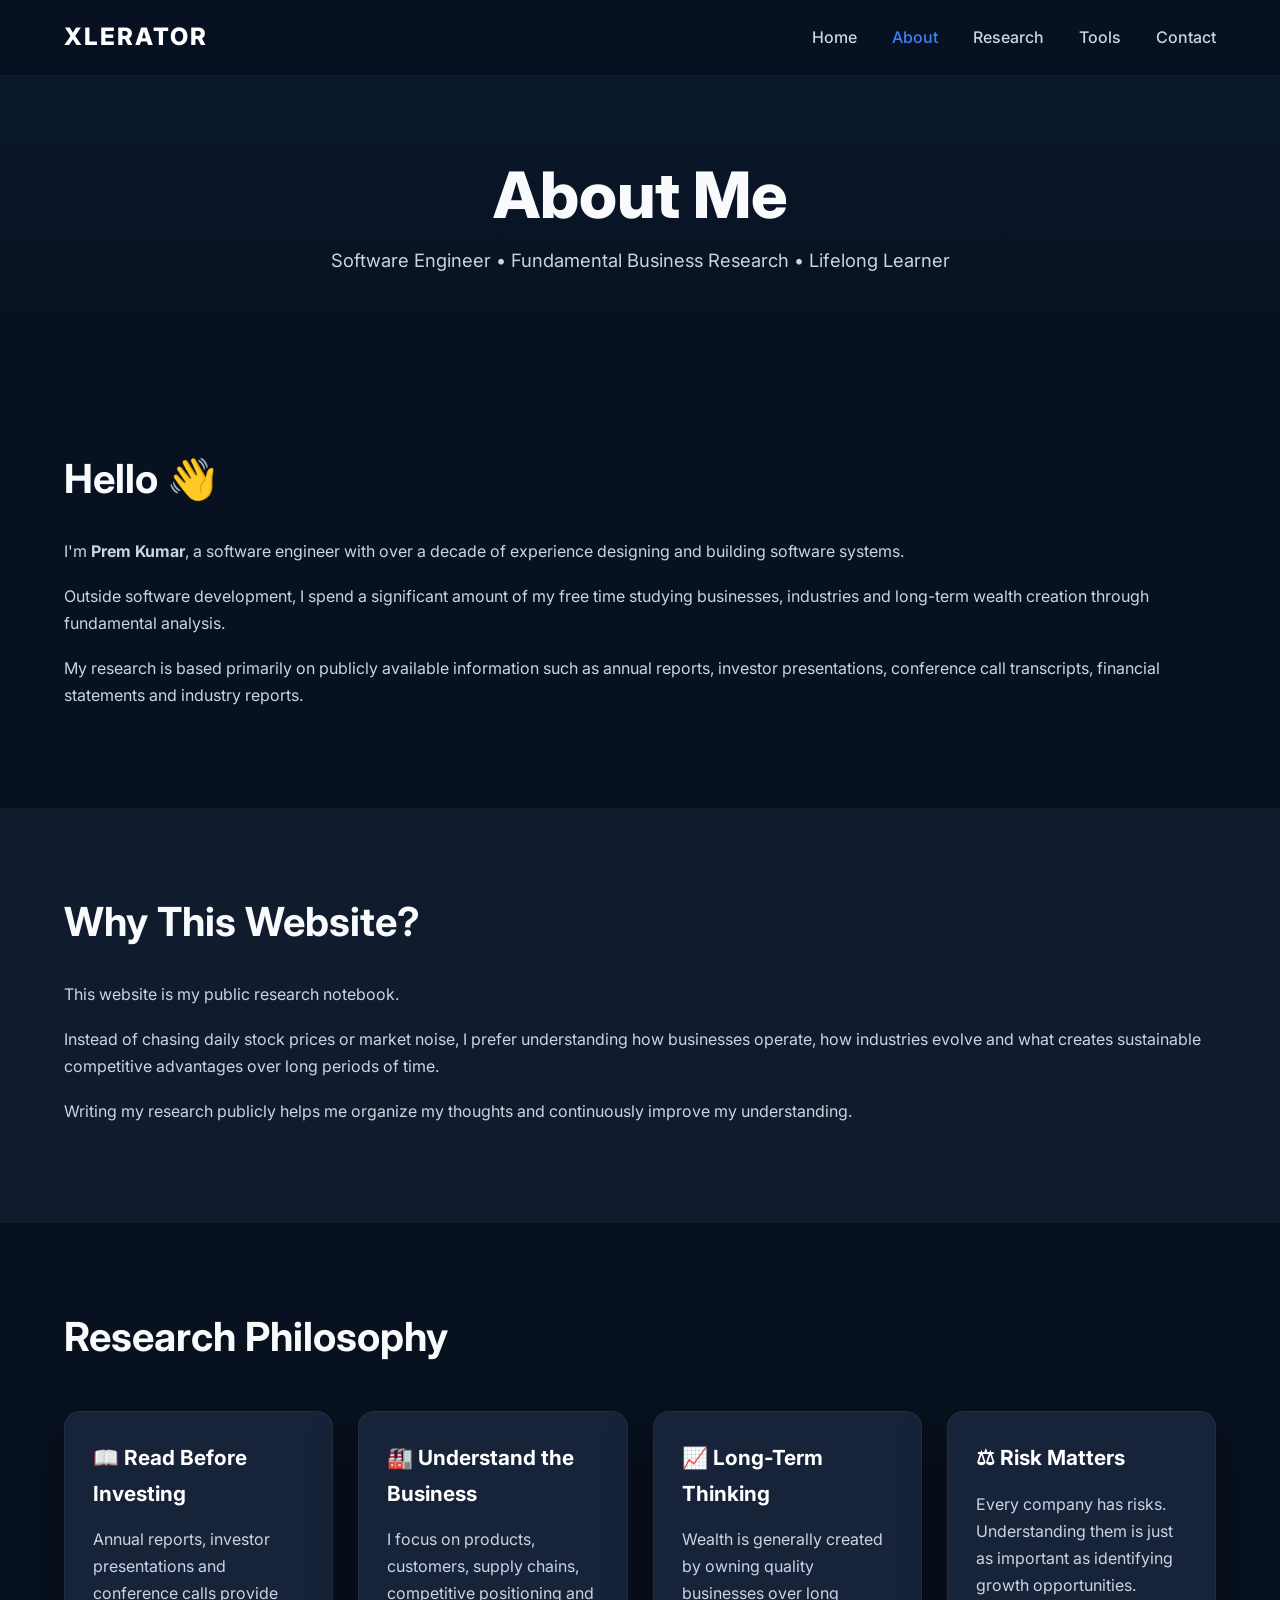
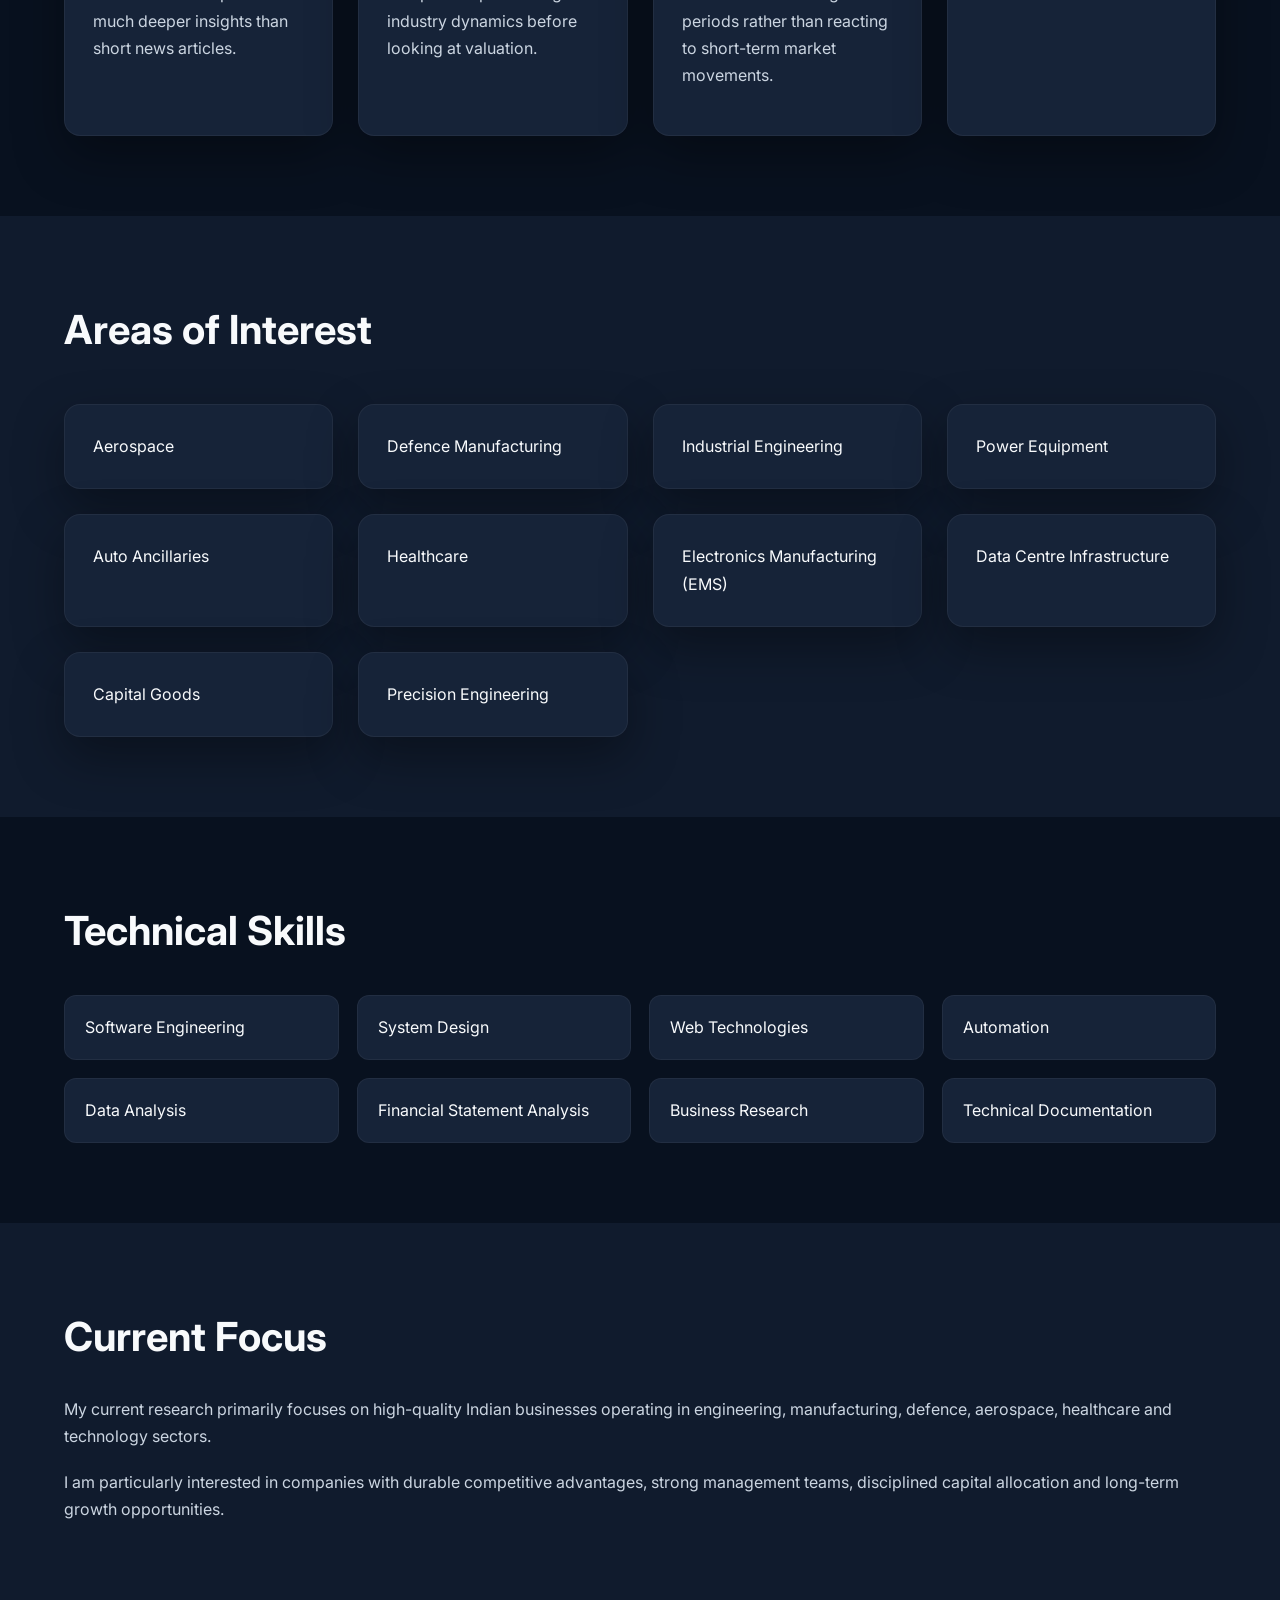
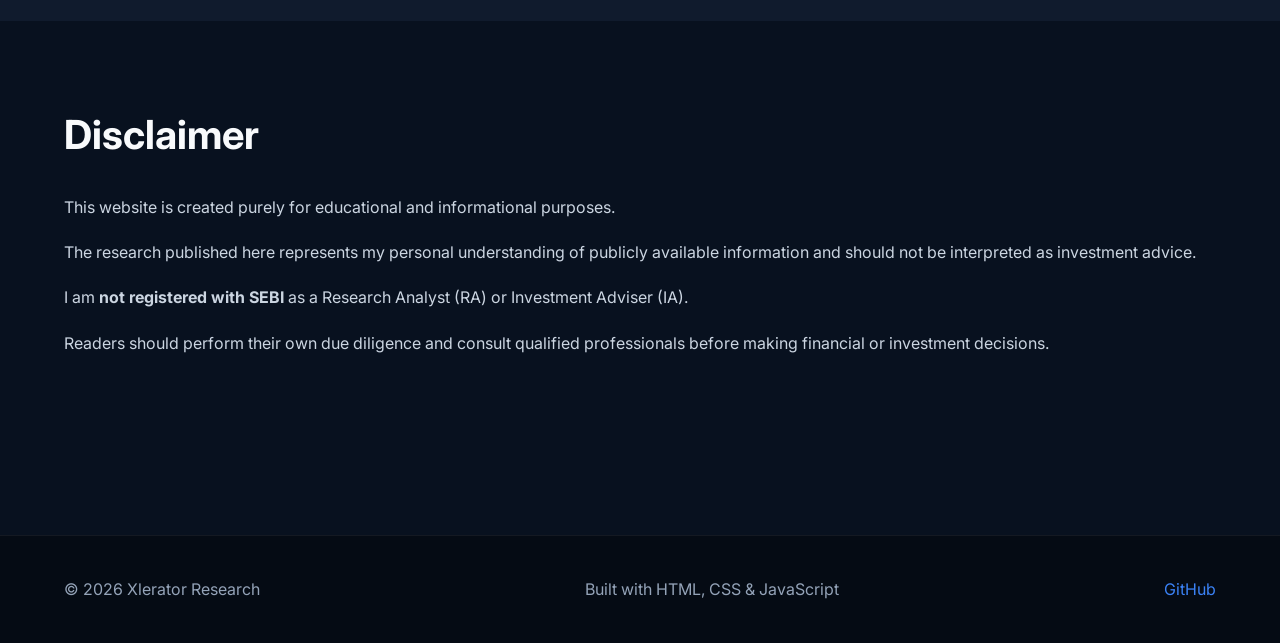
==== about.html @ c27e5cee "Add files via upload Initial website" ====
<!DOCTYPE html>
<html lang="en">

<head>
    <meta charset="UTF-8">
    <meta name="viewport" content="width=device-width, initial-scale=1.0">

    <title>About | Xlerator Research</title>

    <meta name="description"
        content="About Prem Kumar - Software Engineer and Fundamental Business Research Enthusiast">

    <link rel="stylesheet" href="assets/css/style.css">
</head>

<body>

<header>

    <div class="container">

        <div class="logo">
            <a href="index.html">XLERATOR</a>
        </div>

        <nav>
            <ul>
                <li><a href="index.html">Home</a></li>
                <li><a href="about.html" class="active">About</a></li>
                <li><a href="research.html">Research</a></li>
                <li><a href="tools.html">Tools</a></li>
                <li><a href="contact.html">Contact</a></li>
            </ul>
        </nav>

    </div>

</header>

<section class="page-header">

    <div class="container">

        <h1>About Me</h1>

        <p>
            Software Engineer • Fundamental Business Research • Lifelong Learner
        </p>

    </div>

</section>

<section class="about-section">

    <div class="container">

        <h2>Hello 👋</h2>

        <p>
            I'm <strong>Prem Kumar</strong>, a software engineer with over a decade of experience
            designing and building software systems.
        </p>

        <p>
            Outside software development, I spend a significant amount of my free time studying
            businesses, industries and long-term wealth creation through fundamental analysis.
        </p>

        <p>
            My research is based primarily on publicly available information such as annual reports,
            investor presentations, conference call transcripts, financial statements and industry
            reports.
        </p>

    </div>

</section>

<section class="about-section alt">

    <div class="container">

        <h2>Why This Website?</h2>

        <p>
            This website is my public research notebook.
        </p>

        <p>
            Instead of chasing daily stock prices or market noise, I prefer understanding how
            businesses operate, how industries evolve and what creates sustainable competitive
            advantages over long periods of time.
        </p>

        <p>
            Writing my research publicly helps me organize my thoughts and continuously improve my
            understanding.
        </p>

    </div>

</section>

<section class="about-section">

    <div class="container">

        <h2>Research Philosophy</h2>

        <div class="grid">

            <div class="card">
                <h3>📖 Read Before Investing</h3>
                <p>
                    Annual reports, investor presentations and conference calls provide much deeper
                    insights than short news articles.
                </p>
            </div>

            <div class="card">
                <h3>🏭 Understand the Business</h3>
                <p>
                    I focus on products, customers, supply chains, competitive positioning and industry
                    dynamics before looking at valuation.
                </p>
            </div>

            <div class="card">
                <h3>📈 Long-Term Thinking</h3>
                <p>
                    Wealth is generally created by owning quality businesses over long periods rather
                    than reacting to short-term market movements.
                </p>
            </div>

            <div class="card">
                <h3>⚖ Risk Matters</h3>
                <p>
                    Every company has risks. Understanding them is just as important as identifying
                    growth opportunities.
                </p>
            </div>

        </div>

    </div>

</section>

<section class="about-section alt">

    <div class="container">

        <h2>Areas of Interest</h2>

        <div class="grid">

            <div class="card">Aerospace</div>

            <div class="card">Defence Manufacturing</div>

            <div class="card">Industrial Engineering</div>

            <div class="card">Power Equipment</div>

            <div class="card">Auto Ancillaries</div>

            <div class="card">Healthcare</div>

            <div class="card">Electronics Manufacturing (EMS)</div>

            <div class="card">Data Centre Infrastructure</div>

            <div class="card">Capital Goods</div>

            <div class="card">Precision Engineering</div>

        </div>

    </div>

</section>

<section class="about-section">

    <div class="container">

        <h2>Technical Skills</h2>

        <ul class="skills">

            <li>Software Engineering</li>

            <li>System Design</li>

            <li>Web Technologies</li>

            <li>Automation</li>

            <li>Data Analysis</li>

            <li>Financial Statement Analysis</li>

            <li>Business Research</li>

            <li>Technical Documentation</li>

        </ul>

    </div>

</section>

<section class="about-section alt">

    <div class="container">

        <h2>Current Focus</h2>

        <p>
            My current research primarily focuses on high-quality Indian businesses operating in
            engineering, manufacturing, defence, aerospace, healthcare and technology sectors.
        </p>

        <p>
            I am particularly interested in companies with durable competitive advantages, strong
            management teams, disciplined capital allocation and long-term growth opportunities.
        </p>

    </div>

</section>

<section class="about-section">

    <div class="container">

        <h2>Disclaimer</h2>

        <p>
            This website is created purely for educational and informational purposes.
        </p>

        <p>
            The research published here represents my personal understanding of publicly available
            information and should not be interpreted as investment advice.
        </p>

        <p>
            I am <strong>not registered with SEBI</strong> as a Research Analyst (RA) or Investment
            Adviser (IA).
        </p>

        <p>
            Readers should perform their own due diligence and consult qualified professionals before
            making financial or investment decisions.
        </p>

    </div>

</section>

<footer>

    <div class="container">

        <p>
            © 2026 Xlerator Research
        </p>

        <p>
            Built with HTML, CSS & JavaScript
        </p>

        <p>
            <a href="https://github.com/xlerator" target="_blank">
                GitHub
            </a>
        </p>

    </div>

</footer>

<script src="assets/js/app.js"></script>

</body>

</html>
---- assets/css/style.css ----
/* ============================================================
   XLERATOR RESEARCH
   Modern Dark Theme
   Part 1
============================================================ */

/* Google Font */
@import url('https://fonts.googleapis.com/css2?family=Inter:wght@300;400;500;600;700;800;900&display=swap');

/* ============================================================
ROOT
============================================================ */

:root{

--bg:#08111f;
--bg2:#101b2d;
--card:#162338;
--card-hover:#1c2c45;

--primary:#3b82f6;
--primary-dark:#2563eb;

--green:#10b981;

--text:#f8fafc;
--text-light:#cbd5e1;

--border:#23334b;

--shadow:0 20px 50px rgba(0,0,0,.35);

--radius:18px;

--transition:.35s ease;

}

/* ============================================================
RESET
============================================================ */

*{
margin:0;
padding:0;
box-sizing:border-box;
}

html{

scroll-behavior:smooth;

}

body{

font-family:"Inter",sans-serif;

background:var(--bg);

color:var(--text);

line-height:1.7;

font-size:16px;

overflow-x:hidden;

}

img{

max-width:100%;

display:block;

}

a{

text-decoration:none;

color:inherit;

}

ul{

list-style:none;

}

/* ============================================================
COMMON
============================================================ */

.container{

width:min(1200px,90%);

margin:auto;

}

section{

padding:90px 0;

}

h1{

font-size:4rem;

font-weight:800;

line-height:1.1;

margin-bottom:25px;

}

h2{

font-size:2.5rem;

margin-bottom:25px;

font-weight:700;

}

h3{

font-size:1.3rem;

margin-bottom:15px;

}

p{

color:var(--text-light);

margin-bottom:18px;

}

/* ============================================================
HEADER
============================================================ */

header{

position:fixed;

top:0;

left:0;

width:100%;

z-index:999;

background:rgba(8,17,31,.88);

backdrop-filter:blur(18px);

border-bottom:1px solid rgba(255,255,255,.05);

}

header .container{

display:flex;

justify-content:space-between;

align-items:center;

height:75px;

}

.logo{

font-size:1.5rem;

font-weight:800;

letter-spacing:2px;

color:white;

}

nav ul{

display:flex;

gap:35px;

align-items:center;

}

nav a{

font-weight:500;

color:var(--text-light);

transition:var(--transition);

}

nav a:hover{

color:white;

}

nav a.active{

color:var(--primary);

}

/* ============================================================
BUTTONS
============================================================ */

.btn{

display:inline-flex;

align-items:center;

justify-content:center;

padding:14px 34px;

border-radius:999px;

font-weight:600;

transition:var(--transition);

cursor:pointer;

}

.primary{

background:var(--primary);

color:white;

}

.primary:hover{

background:var(--primary-dark);

transform:translateY(-3px);

box-shadow:0 15px 35px rgba(37,99,235,.35);

}

.secondary{

border:1px solid var(--border);

background:transparent;

color:white;

}

.secondary:hover{

background:var(--card);

transform:translateY(-3px);

}

/* ============================================================
HERO
============================================================ */

.hero{

padding-top:170px;

padding-bottom:130px;

position:relative;

overflow:hidden;

}

.hero::before{

content:"";

position:absolute;

top:-120px;

right:-120px;

width:420px;

height:420px;

background:#2563eb;

opacity:.15;

border-radius:50%;

filter:blur(90px);

}

.hero::after{

content:"";

position:absolute;

bottom:-160px;

left:-100px;

width:380px;

height:380px;

background:#10b981;

opacity:.10;

border-radius:50%;

filter:blur(100px);

}

.hero .container{

position:relative;

z-index:2;

}

.hero p{

font-size:1.25rem;

max-width:650px;

margin-bottom:40px;

}

.buttons{

display:flex;

gap:18px;

flex-wrap:wrap;

}

/* ============================================================
ABOUT PREVIEW
============================================================ */

.about-preview{

background:var(--bg2);

}

.about-preview p{

max-width:900px;

font-size:1.05rem;

}

/* ============================================================
FEATURED RESEARCH
============================================================ */

.cards{

display:grid;

grid-template-columns:repeat(auto-fit,minmax(300px,1fr));

gap:30px;

margin-top:50px;

}

.card{

background:var(--card);

padding:35px;

border-radius:var(--radius);

border:1px solid rgba(255,255,255,.04);

transition:var(--transition);

box-shadow:var(--shadow);

}

.card:hover{

transform:translateY(-10px);

background:var(--card-hover);

}

.card h3{

color:white;

}

.card a{

display:inline-block;

margin-top:20px;

font-weight:600;

color:var(--primary);

}

.card a:hover{

text-decoration:underline;

}

/* ============================================================
PAGE HEADER
============================================================ */

.page-header{

padding-top:160px;

padding-bottom:70px;

text-align:center;

background:linear-gradient(
180deg,
rgba(59,130,246,.08),
transparent
);

}

.page-header h1{

margin-bottom:15px;

}

.page-header p{

font-size:1.15rem;

}

/* ============================================================
ABOUT PAGE
============================================================ */

.about-section{

padding:80px 0;

}

.about-section.alt{

background:var(--bg2);

}

.about-section .grid{

display:grid;

grid-template-columns:repeat(auto-fit,minmax(260px,1fr));

gap:25px;

margin-top:40px;

}

.skills{

display:grid;

grid-template-columns:repeat(auto-fit,minmax(240px,1fr));

gap:18px;

margin-top:30px;

}

.skills li{

background:var(--card);

padding:18px 20px;

border-radius:12px;

border:1px solid rgba(255,255,255,.05);

transition:var(--transition);

}

.skills li:hover{

background:var(--card-hover);

transform:translateY(-4px);

}

/* End of Part 1 */
/* ============================================================
   XLERATOR RESEARCH
   Part 2
   Research • Sectors • Footer • Contact • Utilities
============================================================ */

/* ============================================================
FEATURED RESEARCH
============================================================ */

.featured{
    background:var(--bg);
}

.featured h2{
    text-align:center;
    margin-bottom:15px;
}

.featured p.section-intro{
    max-width:700px;
    margin:0 auto 50px;
    text-align:center;
}

/* ============================================================
RESEARCH CARDS
============================================================ */

.card{

    display:flex;
    flex-direction:column;

}

.card p{

    flex:1;

}

.card a{

    margin-top:25px;

}

.card:hover h3{

    color:var(--primary);

}

/* ============================================================
SECTORS
============================================================ */

.sectors{

    background:var(--bg2);

}

.sectors h2{

    text-align:center;

    margin-bottom:45px;

}

.sector-grid{

    display:grid;

    grid-template-columns:repeat(auto-fit,minmax(220px,1fr));

    gap:28px;

}

.sector{

    background:var(--card);

    padding:35px 25px;

    border-radius:18px;

    text-align:center;

    border:1px solid rgba(255,255,255,.05);

    transition:.35s;

    cursor:pointer;

}

.sector:hover{

    transform:translateY(-8px);

    background:var(--card-hover);

}

.sector{

    font-size:3rem;

}

.sector h3{

    margin-top:18px;

    font-size:1.1rem;

}

/* ============================================================
RESEARCH PHILOSOPHY
============================================================ */

.philosophy{

    background:var(--bg);

}

.quotes{

    display:grid;

    grid-template-columns:repeat(auto-fit,minmax(250px,1fr));

    gap:25px;

    margin-top:40px;

}

.quotes div{

    background:linear-gradient(
        135deg,
        rgba(59,130,246,.15),
        rgba(16,185,129,.08)
    );

    border:1px solid rgba(255,255,255,.05);

    padding:28px;

    border-radius:16px;

    font-size:1.05rem;

    transition:.35s;

}

.quotes div:hover{

    transform:translateY(-8px);

}

/* ============================================================
ABOUT PAGE CARDS
============================================================ */

.about-section .card{

    background:var(--card);

    border-radius:16px;

    padding:28px;

    border:1px solid rgba(255,255,255,.05);

}

.about-section .card:hover{

    background:var(--card-hover);

}

/* ============================================================
TIMELINE
============================================================ */

.timeline{

    margin-top:50px;

    border-left:3px solid var(--primary);

    padding-left:35px;

}

.timeline-item{

    margin-bottom:45px;

    position:relative;

}

.timeline-item::before{

    content:"";

    position:absolute;

    left:-45px;

    top:5px;

    width:16px;

    height:16px;

    border-radius:50%;

    background:var(--primary);

}

.timeline-item h3{

    margin-bottom:8px;

}

/* ============================================================
BADGES
============================================================ */

.badges{

    display:flex;

    flex-wrap:wrap;

    gap:12px;

    margin-top:25px;

}

.badge{

    padding:10px 18px;

    border-radius:999px;

    background:rgba(59,130,246,.12);

    border:1px solid rgba(59,130,246,.30);

    color:#9dc4ff;

    font-size:.9rem;

}

/* ============================================================
TABLE
============================================================ */

table{

    width:100%;

    border-collapse:collapse;

    margin-top:35px;

}

th{

    background:var(--primary);

    color:white;

    padding:15px;

}

td{

    padding:15px;

    border-bottom:1px solid rgba(255,255,255,.06);

}

tr:nth-child(even){

    background:rgba(255,255,255,.02);

}

/* ============================================================
BLOCKQUOTE
============================================================ */

blockquote{

    border-left:4px solid var(--primary);

    padding:20px 25px;

    margin:30px 0;

    background:rgba(59,130,246,.08);

    border-radius:8px;

    color:white;

}

/* ============================================================
CODE
============================================================ */

pre{

    background:#0a1424;

    border-radius:14px;

    overflow:auto;

    padding:25px;

    margin-top:25px;

}

code{

    color:#7dd3fc;

}

/* ============================================================
CONTACT
============================================================ */

.contact-grid{

    display:grid;

    grid-template-columns:repeat(auto-fit,minmax(300px,1fr));

    gap:35px;

}

.contact-card{

    background:var(--card);

    padding:35px;

    border-radius:18px;

    transition:.35s;

}

.contact-card:hover{

    background:var(--card-hover);

    transform:translateY(-6px);

}

.contact-card h3{

    margin-bottom:20px;

}

/* ============================================================
FORM
============================================================ */

form{

    margin-top:20px;

}

input,
textarea{

    width:100%;

    margin-bottom:18px;

    padding:15px;

    border-radius:12px;

    background:#0d1828;

    border:1px solid rgba(255,255,255,.08);

    color:white;

    font-size:1rem;

}

textarea{

    min-height:180px;

    resize:vertical;

}

input:focus,
textarea:focus{

    outline:none;

    border-color:var(--primary);

}

/* ============================================================
FOOTER
============================================================ */

footer{

    margin-top:80px;

    border-top:1px solid rgba(255,255,255,.06);

    background:#050b14;

}

footer .container{

    padding:40px 0;

    display:flex;

    justify-content:space-between;

    align-items:center;

    flex-wrap:wrap;

    gap:20px;

}

footer p{

    margin:0;

    color:#94a3b8;

}

footer a{

    color:var(--primary);

}

footer a:hover{

    text-decoration:underline;

}

/* ============================================================
HELPER CLASSES
============================================================ */

.text-center{

    text-align:center;

}

.mt-2{

    margin-top:20px;

}

.mt-3{

    margin-top:30px;

}

.mt-4{

    margin-top:40px;

}

.mt-5{

    margin-top:50px;

}

.mb-2{

    margin-bottom:20px;

}

.mb-3{

    margin-bottom:30px;

}

.mb-4{

    margin-bottom:40px;

}

.shadow{

    box-shadow:var(--shadow);

}

.rounded{

    border-radius:18px;

}

.hidden{

    display:none;

}

/* ============================================================
END OF PART 2
============================================================ */
/* ============================================================
   XLERATOR RESEARCH
   Part 3
   Responsive Design • Animations • Mobile • Theme Utilities
============================================================ */


/* ============================================================
   ANIMATION VARIABLES
============================================================ */

:root{

    --ease-out:cubic-bezier(.16,1,.3,1);
    --ease-in-out:cubic-bezier(.65,0,.35,1);

}


/* ============================================================
   PAGE LOAD ANIMATION
============================================================ */

body{

    animation:pageFade .6s ease both;

}

@keyframes pageFade{

    from{
        opacity:0;
    }

    to{
        opacity:1;
    }

}


/* ============================================================
   HERO BACKGROUND EFFECT
============================================================ */

.hero{

    isolation:isolate;

}

.hero .container{

    animation:heroReveal .9s var(--ease-out) both;

}

@keyframes heroReveal{

    from{

        opacity:0;

        transform:translateY(25px);

    }

    to{

        opacity:1;

        transform:translateY(0);

    }

}


/* ============================================================
   GRADIENT TEXT
============================================================ */

.gradient-text{

    background:linear-gradient(
        90deg,
        #60a5fa,
        #34d399
    );

    -webkit-background-clip:text;

    background-clip:text;

    color:transparent;

}


/* ============================================================
   GLASS CARD
============================================================ */

.glass{

    background:rgba(255,255,255,.045);

    border:1px solid rgba(255,255,255,.08);

    backdrop-filter:blur(18px);

    -webkit-backdrop-filter:blur(18px);

}


/* ============================================================
   GLOW
============================================================ */

.glow{

    box-shadow:

        0 0 0 1px rgba(59,130,246,.08),

        0 20px 60px rgba(37,99,235,.12);

}


/* ============================================================
   IMAGE / MEDIA
============================================================ */

.media{

    overflow:hidden;

    border-radius:var(--radius);

}

.media img{

    transition:transform .6s var(--ease-out);

}

.media:hover img{

    transform:scale(1.04);

}


/* ============================================================
   RESEARCH PAGE
============================================================ */

.research-grid{

    display:grid;

    grid-template-columns:

        repeat(
            auto-fit,
            minmax(280px,1fr)
        );

    gap:28px;

    margin-top:45px;

}

.research-card{

    position:relative;

    background:var(--card);

    border:1px solid rgba(255,255,255,.05);

    border-radius:20px;

    padding:32px;

    overflow:hidden;

    transition:

        transform .35s var(--ease-out),

        border-color .35s ease,

        background .35s ease;

}

.research-card::before{

    content:"";

    position:absolute;

    top:0;

    left:0;

    width:100%;

    height:3px;

    background:linear-gradient(
        90deg,
        var(--primary),
        var(--green)
    );

    transform:scaleX(0);

    transform-origin:left;

    transition:transform .4s var(--ease-out);

}

.research-card:hover{

    transform:translateY(-8px);

    background:var(--card-hover);

    border-color:rgba(59,130,246,.25);

}

.research-card:hover::before{

    transform:scaleX(1);

}


/* ============================================================
   RESEARCH CATEGORY
============================================================ */

.category{

    display:inline-flex;

    align-items:center;

    padding:6px 12px;

    border-radius:999px;

    background:rgba(59,130,246,.12);

    border:1px solid rgba(59,130,246,.20);

    color:#93c5fd;

    font-size:.78rem;

    font-weight:600;

    margin-bottom:18px;

}

.research-card .category{

    margin-bottom:18px;

}


/* ============================================================
   RESEARCH META
============================================================ */

.research-meta{

    display:flex;

    align-items:center;

    gap:15px;

    flex-wrap:wrap;

    margin-top:22px;

    color:#94a3b8;

    font-size:.85rem;

}


/* ============================================================
   RESEARCH ARTICLE
============================================================ */

.article{

    max-width:850px;

    margin:auto;

}

.article h1{

    margin-bottom:20px;

}

.article h2{

    margin-top:55px;

    padding-top:10px;

}

.article h3{

    margin-top:35px;

}

.article p{

    font-size:1.05rem;

    line-height:1.85;

}

.article ul{

    margin:25px 0;

    padding-left:25px;

    list-style:disc;

}

.article li{

    margin-bottom:10px;

    color:var(--text-light);

}


/* ============================================================
   ARTICLE HEADER
============================================================ */

.article-header{

    max-width:900px;

    margin:0 auto 60px;

    text-align:center;

}

.article-header .category{

    margin-bottom:25px;

}

.article-header p{

    max-width:700px;

    margin:0 auto;

}


/* ============================================================
   STAT / METRIC CARDS
============================================================ */

.stats{

    display:grid;

    grid-template-columns:

        repeat(
            auto-fit,
            minmax(180px,1fr)
        );

    gap:18px;

    margin:40px 0;

}

.stat{

    background:var(--card);

    border:1px solid rgba(255,255,255,.05);

    border-radius:16px;

    padding:25px;

}

.stat-value{

    display:block;

    font-size:1.8rem;

    font-weight:800;

    color:white;

    margin-bottom:5px;

}

.stat-label{

    color:#94a3b8;

    font-size:.85rem;

}


/* ============================================================
   CHART CONTAINER
============================================================ */

.chart-container{

    width:100%;

    min-height:350px;

    padding:25px;

    margin:35px 0;

    background:var(--card);

    border-radius:18px;

    border:1px solid rgba(255,255,255,.05);

}


/* ============================================================
   TAGS
============================================================ */

.tags{

    display:flex;

    flex-wrap:wrap;

    gap:10px;

    margin-top:20px;

}

.tag{

    padding:7px 13px;

    border-radius:8px;

    background:rgba(255,255,255,.05);

    color:#cbd5e1;

    font-size:.8rem;

}


/* ============================================================
   LINK ARROW
============================================================ */

.link-arrow{

    display:inline-flex;

    align-items:center;

    gap:8px;

    color:#60a5fa;

    font-weight:600;

    transition:gap .25s ease;

}

.link-arrow:hover{

    gap:13px;

}


/* ============================================================
   SECTION INTRO
============================================================ */

.section-intro{

    max-width:720px;

    color:var(--text-light);

    line-height:1.8;

}


/* ============================================================
   DIVIDER
============================================================ */

.divider{

    height:1px;

    width:100%;

    background:rgba(255,255,255,.07);

    margin:60px 0;

}


/* ============================================================
   SCROLL REVEAL
============================================================ */

.reveal{

    opacity:0;

    transform:translateY(25px);

    transition:

        opacity .7s var(--ease-out),

        transform .7s var(--ease-out);

}

.reveal.visible{

    opacity:1;

    transform:translateY(0);

}


/* ============================================================
   NAVIGATION MOBILE BUTTON
============================================================ */

.menu-toggle{

    display:none;

    width:42px;

    height:42px;

    border-radius:10px;

    border:1px solid rgba(255,255,255,.08);

    background:rgba(255,255,255,.04);

    color:white;

    cursor:pointer;

    align-items:center;

    justify-content:center;

    flex-direction:column;

    gap:5px;

}

.menu-toggle span{

    width:19px;

    height:2px;

    background:white;

    border-radius:10px;

    transition:.3s ease;

}


/* ============================================================
   MOBILE NAVIGATION
============================================================ */

@media (max-width:768px){

    header .container{

        height:68px;

    }

    .menu-toggle{

        display:flex;

    }

    nav{

        position:absolute;

        top:68px;

        left:0;

        width:100%;

        background:rgba(8,17,31,.97);

        backdrop-filter:blur(20px);

        border-bottom:1px solid rgba(255,255,255,.06);

        max-height:0;

        overflow:hidden;

        transition:

            max-height .4s var(--ease-out);

    }

    nav.active{

        max-height:450px;

    }

    nav ul{

        flex-direction:column;

        align-items:stretch;

        gap:0;

        padding:15px 5% 25px;

    }

    nav li{

        width:100%;

    }

    nav a{

        display:block;

        padding:14px 0;

        border-bottom:1px solid rgba(255,255,255,.04);

    }

}


/* ============================================================
   MOBILE MENU ANIMATION
============================================================ */

.menu-toggle.active span:nth-child(1){

    transform:

        translateY(7px)

        rotate(45deg);

}

.menu-toggle.active span:nth-child(2){

    opacity:0;

}

.menu-toggle.active span:nth-child(3){

    transform:

        translateY(-7px)

        rotate(-45deg);

}


/* ============================================================
   RESPONSIVE — LARGE TABLET
============================================================ */

@media (max-width:1100px){

    h1{

        font-size:3.5rem;

    }

    h2{

        font-size:2.2rem;

    }

    section{

        padding:75px 0;

    }

}


/* ============================================================
   RESPONSIVE — TABLET
============================================================ */

@media (max-width:900px){

    .container{

        width:min(92%,1200px);

    }

    h1{

        font-size:3rem;

    }

    .hero{

        padding-top:145px;

        padding-bottom:100px;

    }

    .cards{

        grid-template-columns:

            repeat(
                2,
                minmax(0,1fr)
            );

    }

}


/* ============================================================
   RESPONSIVE — MOBILE
============================================================ */

@media (max-width:768px){

    body{

        font-size:15px;

    }

    section{

        padding:65px 0;

    }

    h1{

        font-size:2.45rem;

        letter-spacing:-.04em;

    }

    h2{

        font-size:2rem;

        letter-spacing:-.02em;

    }

    h3{

        font-size:1.15rem;

    }

    .hero{

        padding-top:130px;

        padding-bottom:85px;

        text-align:center;

    }

    .hero p{

        font-size:1.05rem;

        margin-left:auto;

        margin-right:auto;

    }

    .buttons{

        justify-content:center;

    }

    .btn{

        padding:13px 25px;

    }

    .cards{

        grid-template-columns:1fr;

    }

    .sector-grid{

        grid-template-columns:

            repeat(
                2,
                minmax(0,1fr)
            );

        gap:15px;

    }

    .sector{

        padding:25px 15px;

        font-size:2.3rem;

    }

    .sector h3{

        font-size:.95rem;

    }

    .quotes{

        grid-template-columns:1fr;

    }

    .stats{

        grid-template-columns:

            repeat(
                2,
                minmax(0,1fr)
            );

    }

    .stat{

        padding:20px;

    }

    .stat-value{

        font-size:1.5rem;

    }

    .article p{

        font-size:1rem;

    }

    footer .container{

        flex-direction:column;

        text-align:center;

    }

}


/* ============================================================
   RESPONSIVE — SMALL MOBILE
============================================================ */

@media (max-width:480px){

    .container{

        width:90%;

    }

    h1{

        font-size:2.15rem;

    }

    h2{

        font-size:1.75rem;

    }

    .hero{

        padding-top:115px;

    }

    .buttons{

        flex-direction:column;

        width:100%;

    }

    .buttons .btn{

        width:100%;

    }

    .sector-grid{

        grid-template-columns:1fr;

    }

    .stats{

        grid-template-columns:1fr;

    }

    .card{

        padding:25px;

    }

    .research-card{

        padding:25px;

    }

    .page-header{

        padding-top:125px;

        padding-bottom:50px;

    }

}


/* ============================================================
   VERY SMALL DEVICES
============================================================ */

@media (max-width:360px){

    h1{

        font-size:1.95rem;

    }

    h2{

        font-size:1.6rem;

    }

    .logo{

        font-size:1.25rem;

    }

}


/* ============================================================
   ACCESSIBILITY
============================================================ */

:focus-visible{

    outline:3px solid rgba(96,165,250,.7);

    outline-offset:4px;

}


/* ============================================================
   REDUCED MOTION
============================================================ */

@media (prefers-reduced-motion:reduce){

    *{

        scroll-behavior:auto !important;

        animation-duration:.01ms !important;

        animation-iteration-count:1 !important;

        transition-duration:.01ms !important;

    }

}


/* ============================================================
   SELECTION
============================================================ */

::selection{

    background:rgba(59,130,246,.35);

    color:white;

}


/* ============================================================
   SCROLLBAR
============================================================ */

::-webkit-scrollbar{

    width:9px;

}

::-webkit-scrollbar-track{

    background:#060d18;

}

::-webkit-scrollbar-thumb{

    background:#263954;

    border-radius:20px;

}

::-webkit-scrollbar-thumb:hover{

    background:#385477;

}


/* ============================================================
   END OF XLERATOR STYLE SHEET
============================================================ */
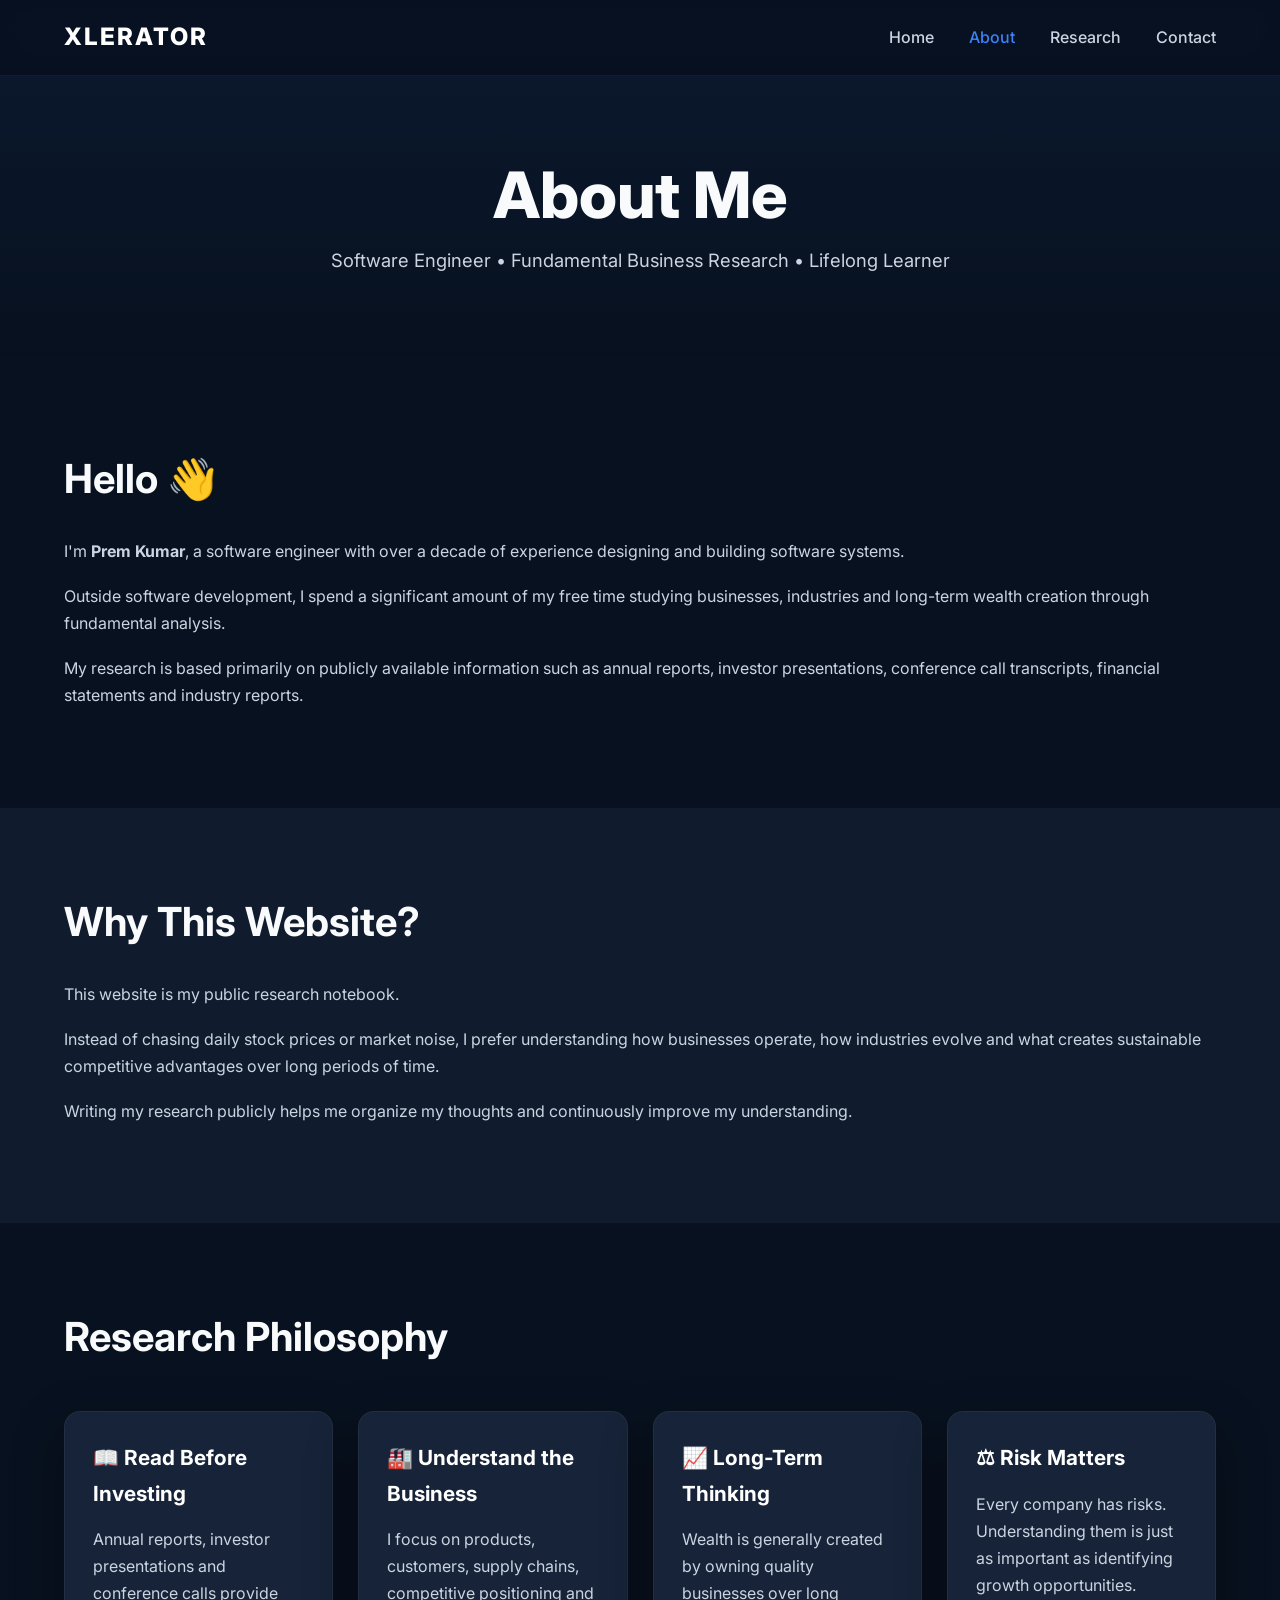
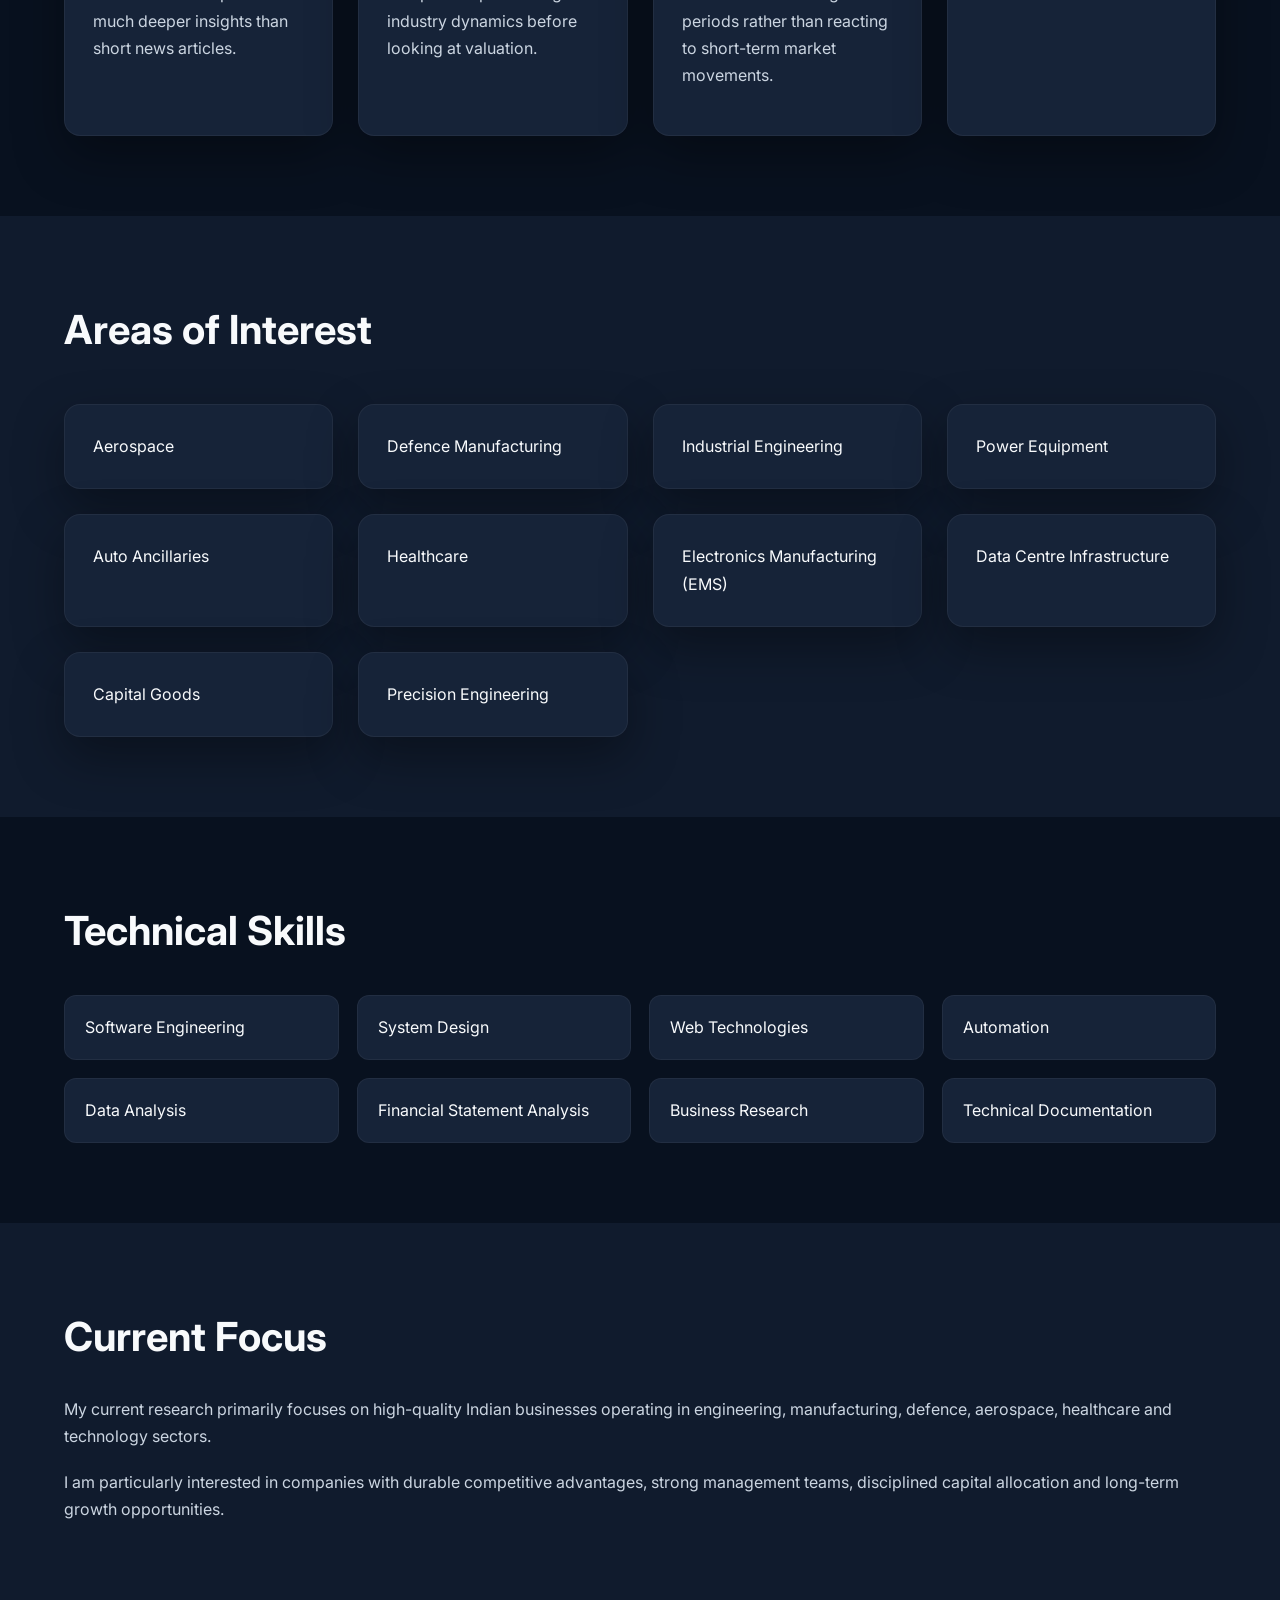
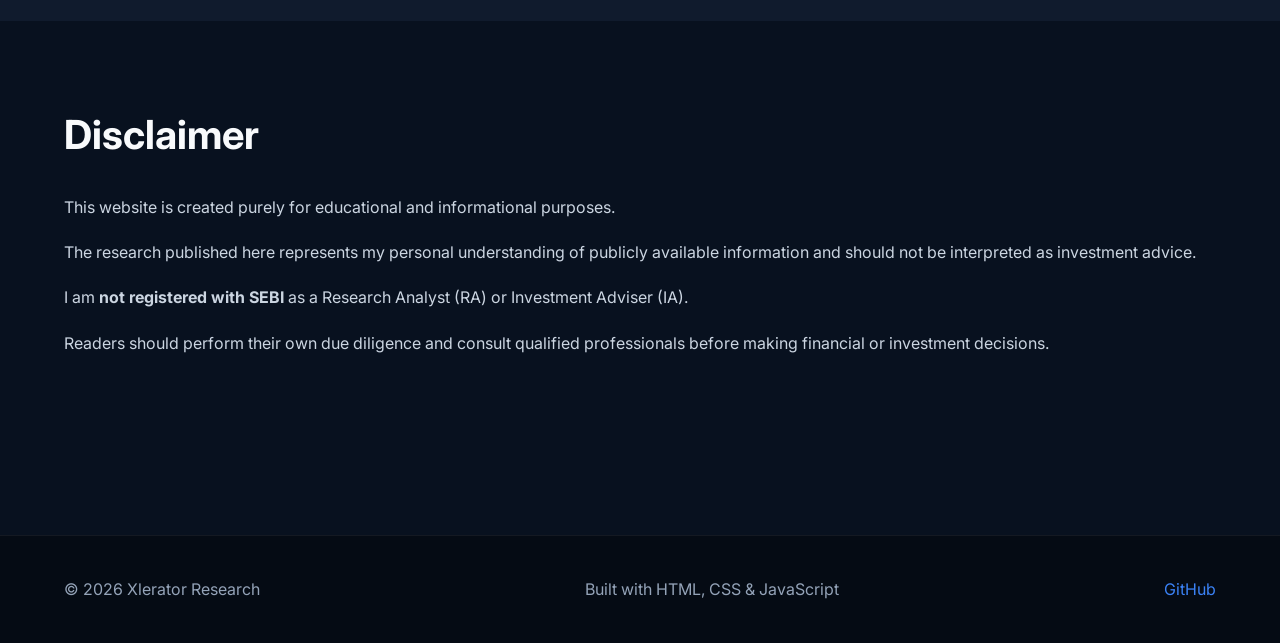
==== commit 9e9ec2e3: "Update about.html" ====
--- a/about.html
+++ b/about.html
@@ -28,7 +28,6 @@
                 <li><a href="index.html">Home</a></li>
                 <li><a href="about.html" class="active">About</a></li>
                 <li><a href="research.html">Research</a></li>
-                <li><a href="tools.html">Tools</a></li>
                 <li><a href="contact.html">Contact</a></li>
             </ul>
         </nav>
@@ -287,4 +286,4 @@
 
 </body>
 
-</html>+</html>
--- a/assets/css/style.css
+++ b/assets/css/style.css
@@ -1710,160 +1710,233 @@
 
 
 /* ============================================================
-   NAVIGATION MOBILE BUTTON
-============================================================ */
-
-.menu-toggle{
-
-    display:none;
-
-    width:42px;
-
-    height:42px;
-
-    border-radius:10px;
-
-    border:1px solid rgba(255,255,255,.08);
-
-    background:rgba(255,255,255,.04);
-
-    color:white;
-
-    cursor:pointer;
-
-    align-items:center;
-
-    justify-content:center;
-
-    flex-direction:column;
-
-    gap:5px;
-
-}
-
-.menu-toggle span{
-
-    width:19px;
-
-    height:2px;
-
-    background:white;
-
-    border-radius:10px;
-
-    transition:.3s ease;
-
-}
-
-
-/* ============================================================
    MOBILE NAVIGATION
 ============================================================ */
 
-@media (max-width:768px){
-
-    header .container{
-
-        height:68px;
-
-    }
-
-    .menu-toggle{
-
-        display:flex;
-
-    }
-
-    nav{
-
-        position:absolute;
-
-        top:68px;
-
-        left:0;
-
-        width:100%;
-
-        background:rgba(8,17,31,.97);
-
-        backdrop-filter:blur(20px);
-
-        border-bottom:1px solid rgba(255,255,255,.06);
-
-        max-height:0;
-
-        overflow:hidden;
+header .container {
+    position: relative;
+}
+
+.menu-toggle {
+
+    display: none;
+
+    width: 42px;
+    height: 42px;
+
+    padding: 0;
+
+    border: 1px solid rgba(255,255,255,.10);
+
+    border-radius: 10px;
+
+    background: rgba(255,255,255,.04);
+
+    cursor: pointer;
+
+    align-items: center;
+    justify-content: center;
+
+    flex-direction: column;
+
+    gap: 5px;
+
+    flex-shrink: 0;
+
+}
+
+.menu-toggle span {
+
+    display: block;
+
+    width: 20px;
+    height: 2px;
+
+    background: #ffffff;
+
+    border-radius: 10px;
+
+    transition:
+        transform .3s ease,
+        opacity .2s ease;
+
+}
+
+
+/* ============================================================
+   MOBILE MENU
+============================================================ */
+
+@media (max-width: 768px) {
+
+    header .container {
+
+        height: 68px;
+
+    }
+
+    .menu-toggle {
+
+        display: flex;
+
+    }
+
+    nav {
+
+        position: absolute;
+
+        top: 68px;
+        left: 0;
+        right: 0;
+
+        width: 100%;
+
+        background: rgba(8,17,31,.98);
+
+        backdrop-filter: blur(20px);
+        -webkit-backdrop-filter: blur(20px);
+
+        border-bottom: 1px solid rgba(255,255,255,.08);
+
+        box-shadow: 0 20px 40px rgba(0,0,0,.25);
+
+        max-height: 0;
+
+        overflow: hidden;
+
+        opacity: 0;
+
+        visibility: hidden;
+
+        transform: translateY(-8px);
 
         transition:
-
-            max-height .4s var(--ease-out);
-
-    }
-
-    nav.active{
-
-        max-height:450px;
-
-    }
-
-    nav ul{
-
-        flex-direction:column;
-
-        align-items:stretch;
-
-        gap:0;
-
-        padding:15px 5% 25px;
-
-    }
-
-    nav li{
-
-        width:100%;
-
-    }
-
-    nav a{
-
-        display:block;
-
-        padding:14px 0;
-
-        border-bottom:1px solid rgba(255,255,255,.04);
-
-    }
-
-}
-
-
-/* ============================================================
-   MOBILE MENU ANIMATION
-============================================================ */
-
-.menu-toggle.active span:nth-child(1){
-
-    transform:
-
-        translateY(7px)
-
-        rotate(45deg);
-
-}
-
-.menu-toggle.active span:nth-child(2){
-
-    opacity:0;
-
-}
-
-.menu-toggle.active span:nth-child(3){
-
-    transform:
-
-        translateY(-7px)
-
-        rotate(-45deg);
+            max-height .35s ease,
+            opacity .25s ease,
+            transform .25s ease,
+            visibility .25s ease;
+
+    }
+
+
+    nav.active {
+
+        max-height: 420px;
+
+        opacity: 1;
+
+        visibility: visible;
+
+        transform: translateY(0);
+
+    }
+
+
+    nav ul {
+
+        display: flex;
+
+        flex-direction: column;
+
+        align-items: stretch;
+
+        gap: 0;
+
+        width: 100%;
+
+        padding: 10px 5% 20px;
+
+    }
+
+
+    nav li {
+
+        width: 100%;
+
+    }
+
+
+    nav a {
+
+        display: block;
+
+        width: 100%;
+
+        padding: 15px 5px;
+
+        color: #cbd5e1;
+
+        border-bottom: 1px solid rgba(255,255,255,.05);
+
+    }
+
+
+    nav li:last-child a {
+
+        border-bottom: none;
+
+    }
+
+
+    nav a:hover {
+
+        color: #ffffff;
+
+        padding-left: 10px;
+
+    }
+
+
+    nav a.active {
+
+        color: #60a5fa;
+
+    }
+
+}
+
+
+/* ============================================================
+   HAMBURGER → X
+============================================================ */
+
+.menu-toggle.active span:nth-child(1) {
+
+    transform: translateY(7px) rotate(45deg);
+
+}
+
+.menu-toggle.active span:nth-child(2) {
+
+    opacity: 0;
+
+}
+
+.menu-toggle.active span:nth-child(3) {
+
+    transform: translateY(-7px) rotate(-45deg);
+
+}
+
+
+/* ============================================================
+   SMALL MOBILE
+============================================================ */
+
+@media (max-width: 480px) {
+
+    nav ul {
+
+        padding-left: 5%;
+        padding-right: 5%;
+
+    }
+
+    nav a {
+
+        padding: 14px 5px;
+
+    }
 
 }
 
@@ -2272,4 +2345,4 @@
 
 /* ============================================================
    END OF XLERATOR STYLE SHEET
-============================================================ */+============================================================ */
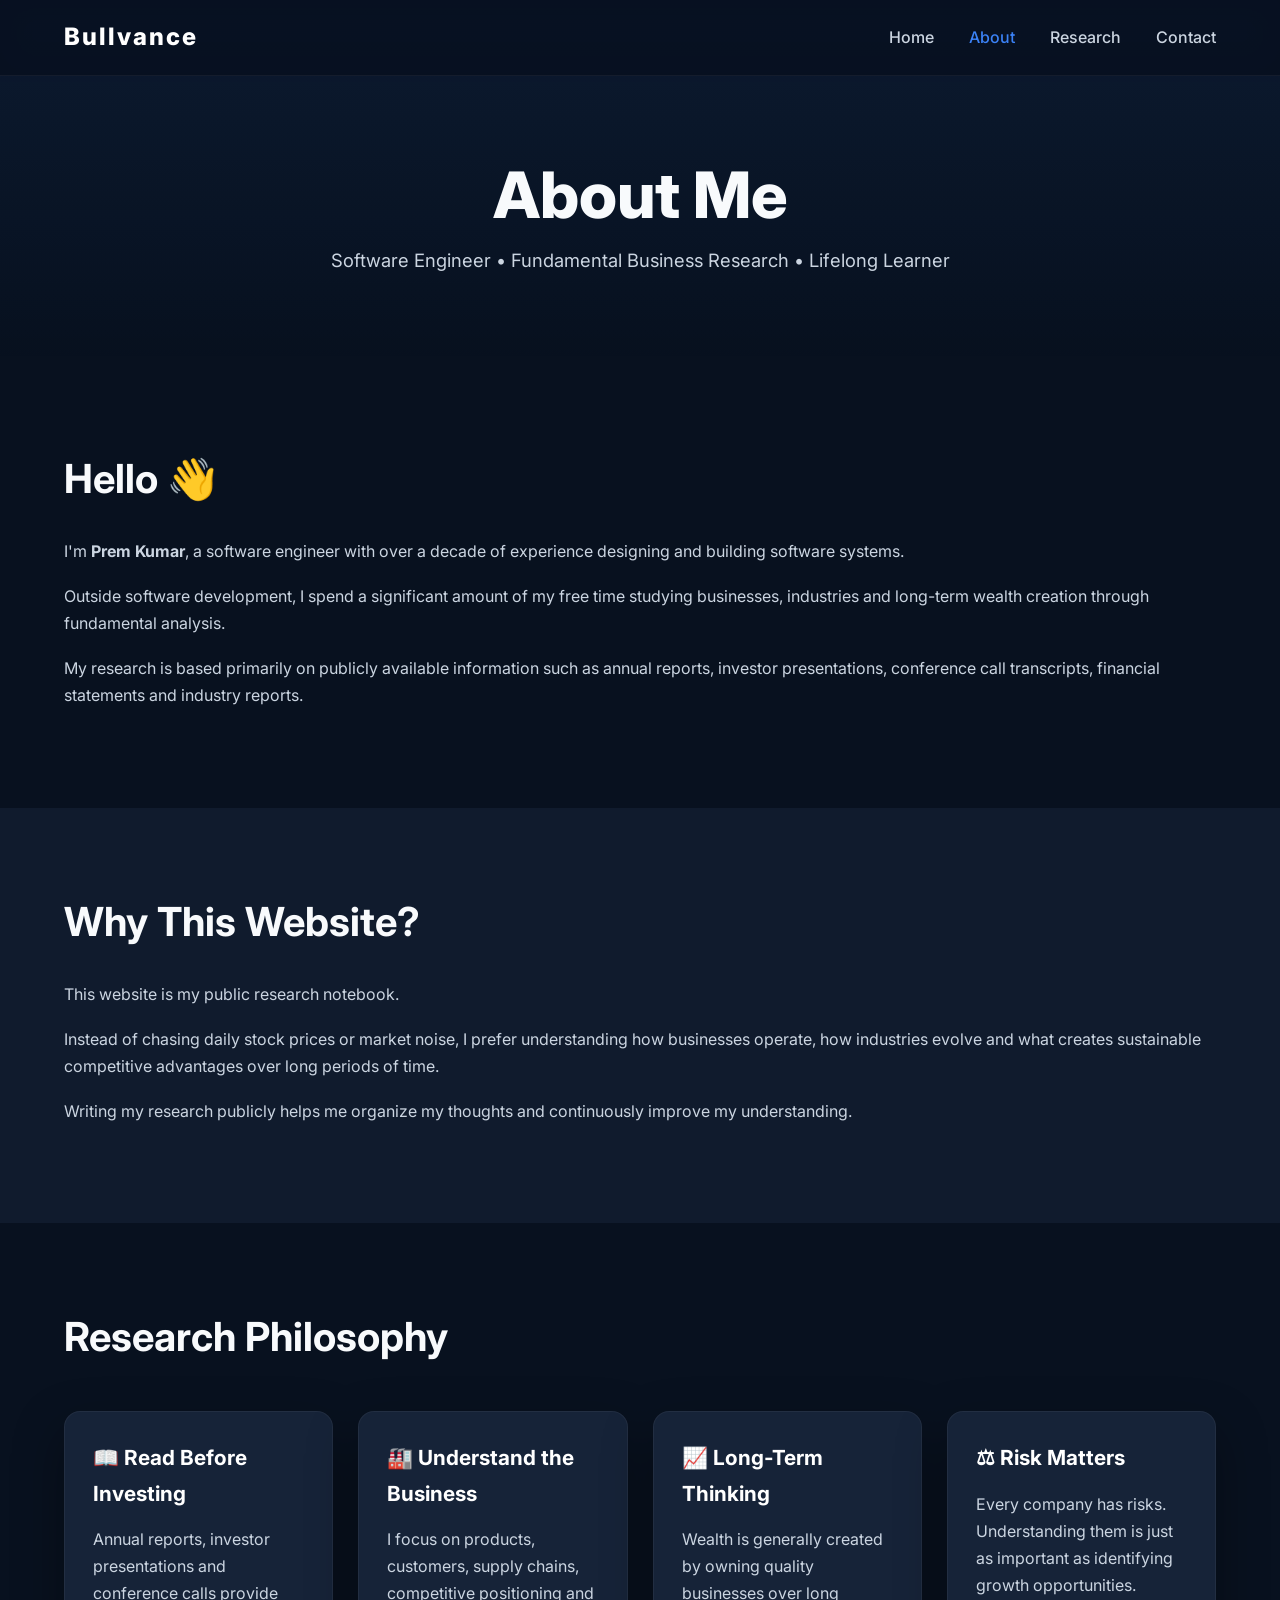
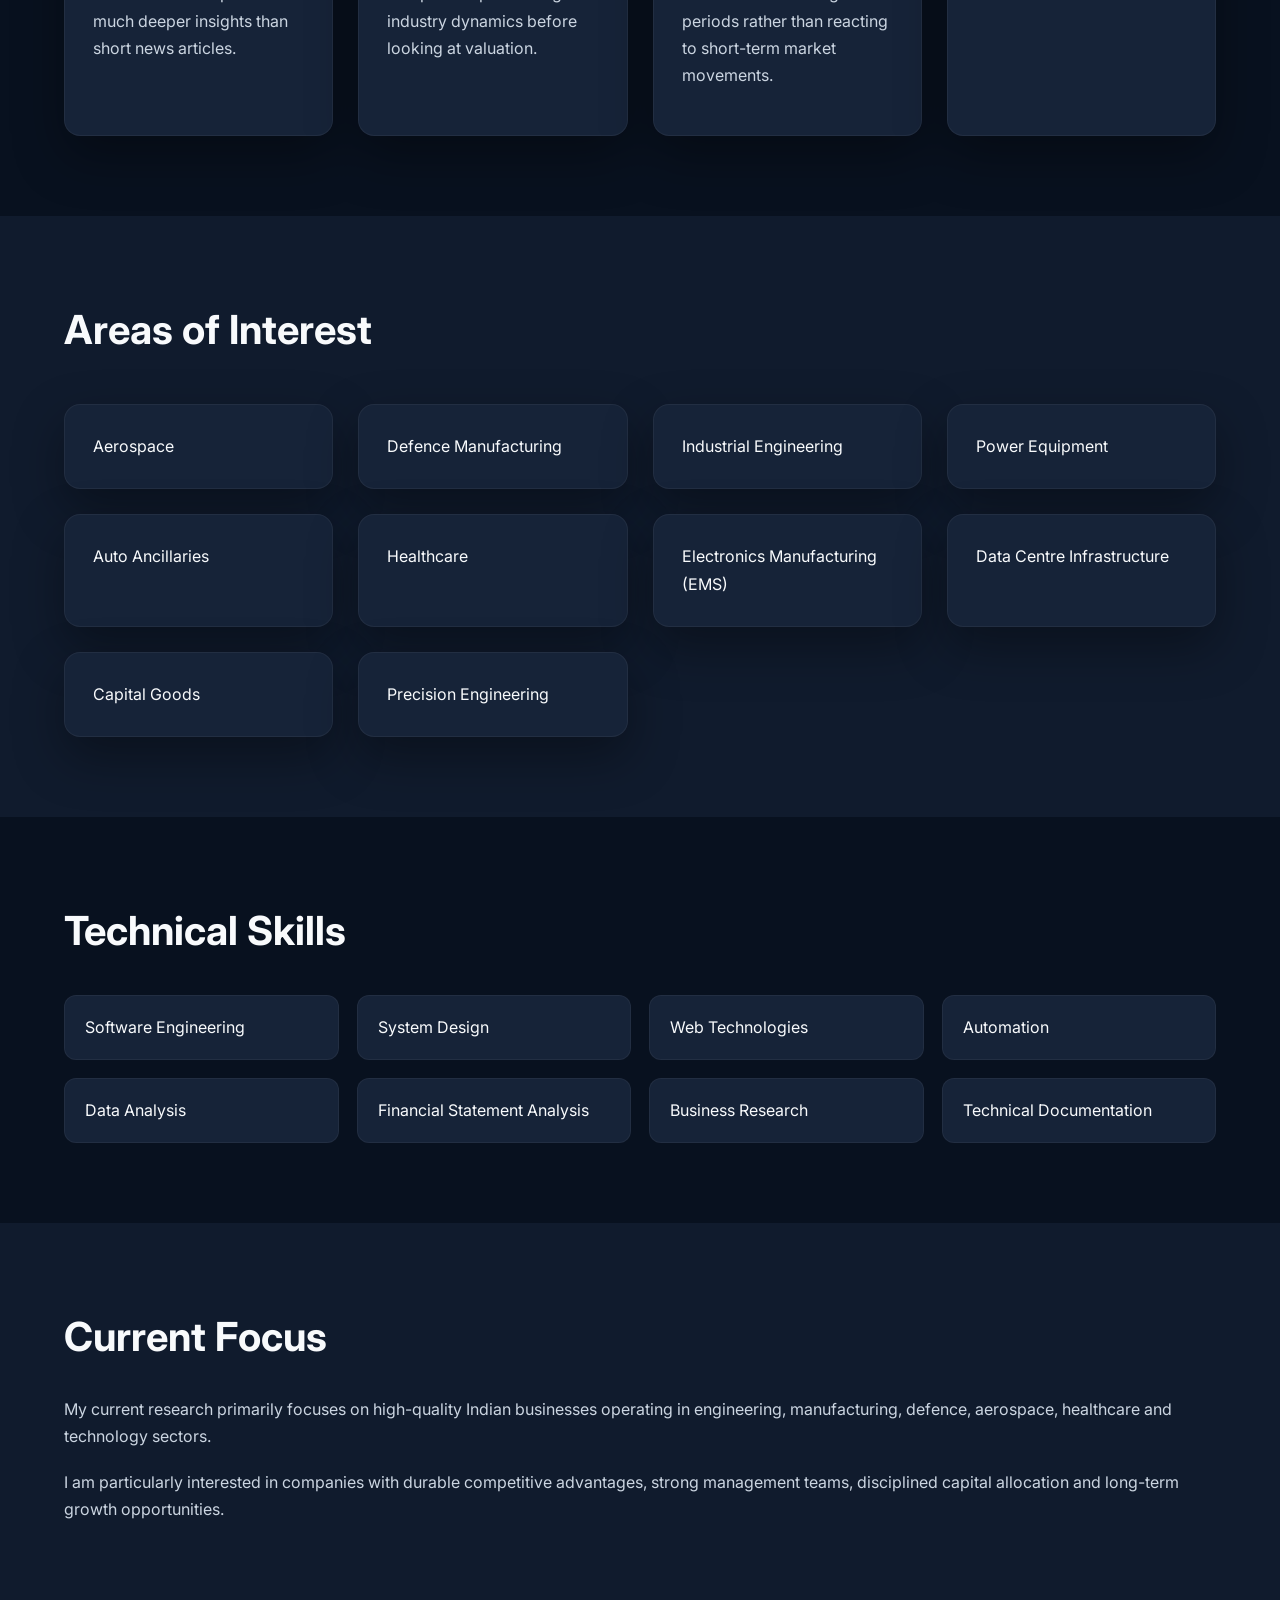
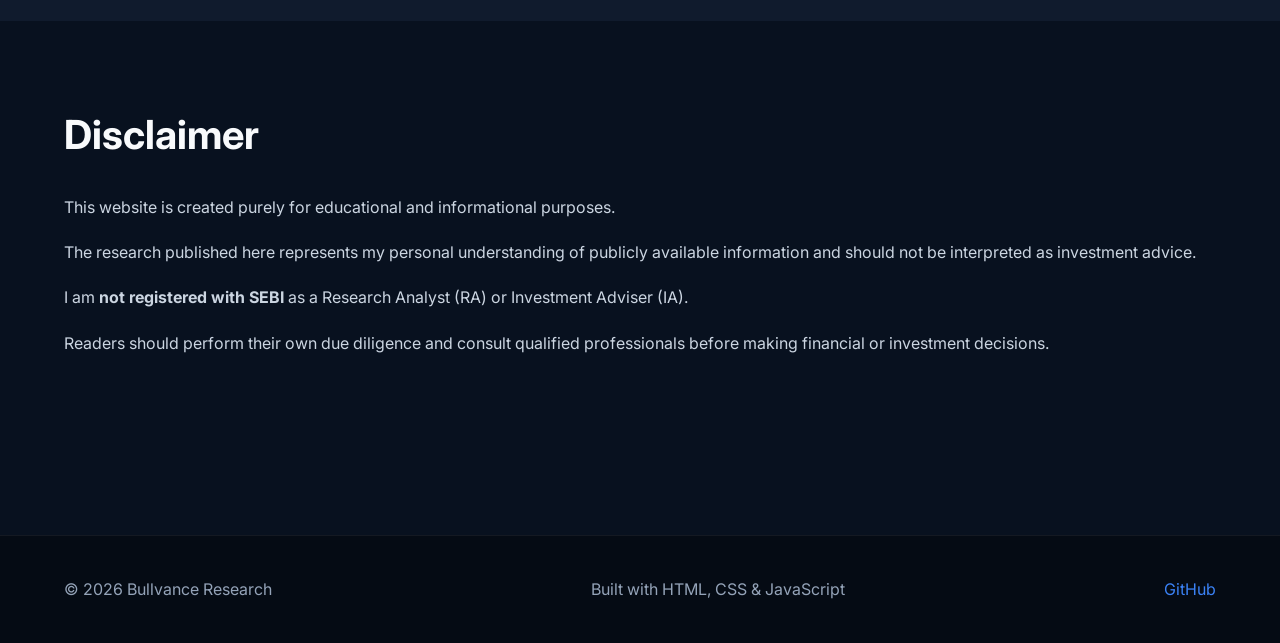
==== commit af427517: "Update about.html" ====
--- a/about.html
+++ b/about.html
@@ -5,7 +5,7 @@
     <meta charset="UTF-8">
     <meta name="viewport" content="width=device-width, initial-scale=1.0">
 
-    <title>About | Xlerator Research</title>
+    <title>About | Bullvance Research</title>
 
     <meta name="description"
         content="About Prem Kumar - Software Engineer and Fundamental Business Research Enthusiast">
@@ -20,7 +20,7 @@
     <div class="container">
 
         <div class="logo">
-            <a href="index.html">XLERATOR</a>
+            <a href="index.html">Bullvance</a>
         </div>
 
         <nav>
@@ -265,7 +265,7 @@
     <div class="container">
 
         <p>
-            © 2026 Xlerator Research
+            © 2026 Bullvance Research
         </p>
 
         <p>
